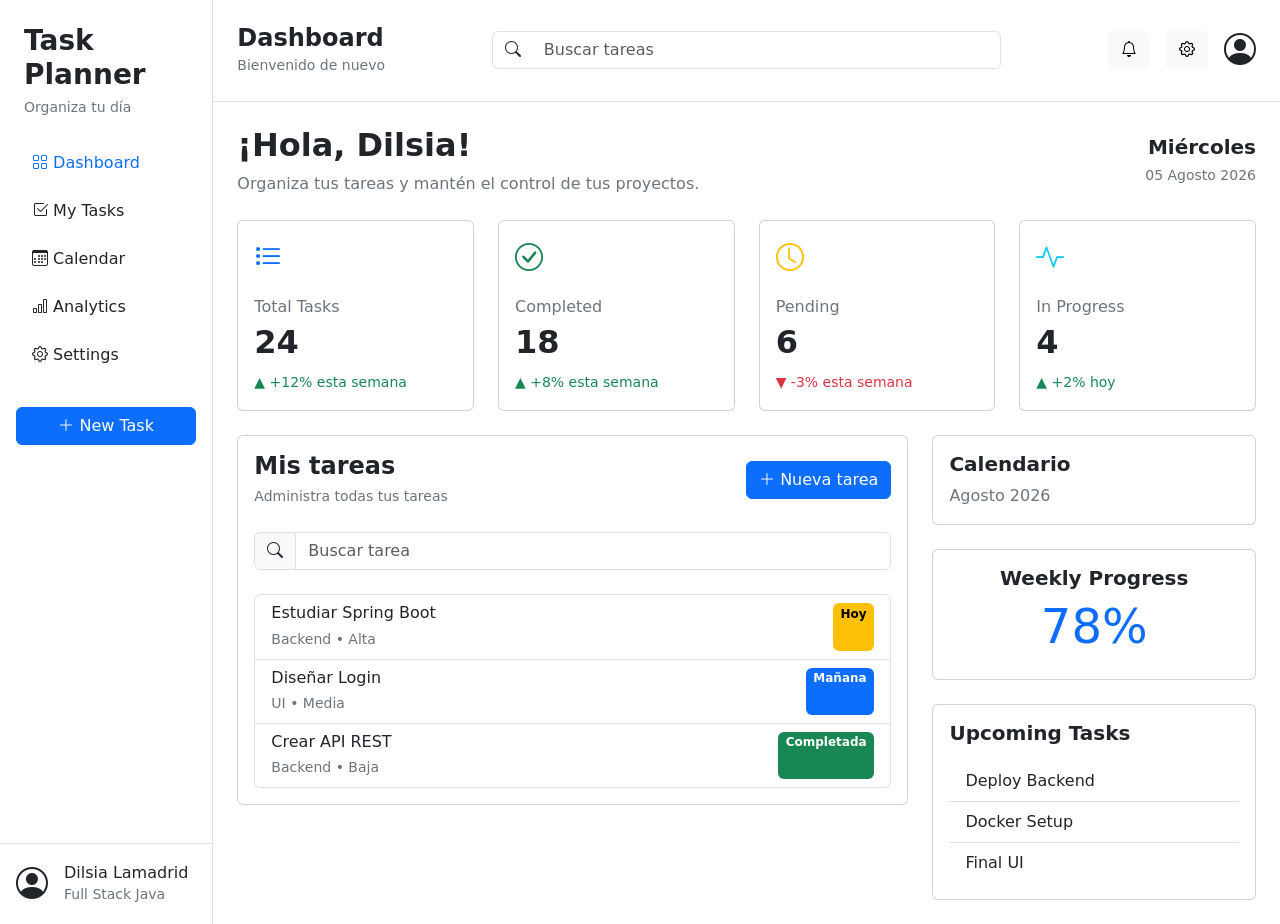
==== frontend/index.html @ 3d0f8940 "Subiendo avance de HTML y CSS" ====
<!DOCTYPE html>
<html lang="es">

<head>
    <meta charset="UTF-8">
    <meta name="viewport" content="width=device-width, initial-scale=1.0">
    <title>Task Planner</title>
    <!-- Bootstrap CSS -->
    <link href="https://cdn.jsdelivr.net/npm/bootstrap@5.3.8/dist/css/bootstrap.min.css" rel="stylesheet">

<!-- Bootstrap Icons -->

   <link rel="stylesheet" href="https://cdn.jsdelivr.net/npm/bootstrap-icons@1.13.1/font/bootstrap-icons.min.css">

 <!-- CSS -->

   <link rel="stylesheet" href="./assets/css/style.css">

    

    

   
</head>

<body>

    <!-- App Layout -->
     <div class="container-fluid">
    <div class="row vh-100">
  

        <!-- Sidebar -->
         <aside class="col-2 p-0">
 <nav class="d-flex flex-column h-100 bg-white border-end">

        <!-- Logo -->
        <div class="p-4">
            <h3 class="fw-bold mb-1">Task Planner</h3>
            <small class="text-secondary">Organiza tu día</small>
        </div>

        <!-- Navigation -->
        <ul class="nav flex-column px-3">

            <li class="nav-item mb-2">
                <a href="#" class="nav-link active">
                    <i class="bi bi-grid"></i>
                    Dashboard
                </a>
            </li>

            <li class="nav-item mb-2">
                <a href="#" class="nav-link text-dark">
                    <i class="bi bi-check2-square"></i>
                    My Tasks
                </a>
            </li>

            <li class="nav-item mb-2">
                <a href="#" class="nav-link text-dark">
                    <i class="bi bi-calendar3"></i>
                    Calendar
                </a>
            </li>

            <li class="nav-item mb-2">
                <a href="#" class="nav-link text-dark">
                    <i class="bi bi-bar-chart"></i>
                    Analytics
                </a>
            </li>

            <li class="nav-item">
                <a href="#" class="nav-link text-dark">
                    <i class="bi bi-gear"></i>
                    Settings
                </a>
            </li>

        </ul>

        <!-- Button -->
        <div class="p-3 mt-3">
            <button class="btn btn-primary w-100">
                <i class="bi bi-plus-lg"></i>
                New Task
            </button>
        </div>

        <!-- User -->
        <div class="mt-auto p-3 border-top">

            <div class="d-flex align-items-center">

                <div class="me-3">
                    <i class="bi bi-person-circle fs-2"></i>
                </div>

                <div>
                    <h6 class="mb-0">Dilsia Lamadrid</h6>
                    <small class="text-secondary">
                        Full Stack Java
                    </small>
                </div>

            </div>

        </div>

    </nav>



</aside>

        <!-- Main -->
         <main class="col-10 p-0">




            <!-- Header -->

            <header class="d-flex justify-content-between align-items-center p-4 border-bottom bg-white">

    <div>
        <h4 class="mb-0 fw-bold">Dashboard</h4>
        <small class="text-secondary">
            Bienvenido de nuevo 
        </small>
    </div>

    <div class="input-group w-50">

        <span class="input-group-text bg-white border-end-0">
            <i class="bi bi-search"></i>
        </span>

        <input
            type="text"
            class="form-control border-start-0"
            placeholder="Buscar tareas">

    </div>

    <div class="d-flex align-items-center gap-3">

        <button class="btn btn-light">
            <i class="bi bi-bell"></i>
        </button>

        <button class="btn btn-light">
            <i class="bi bi-gear"></i>
        </button>

        <i class="bi bi-person-circle fs-2"></i>

    </div>

</header>

            <!-- Welcome -->
             <section class="d-flex justify-content-between align-items-center px-4 py-4">

    <div>

        <h2 class="fw-bold mb-2">
            ¡Hola, Dilsia! 
        </h2>

        <p class="text-secondary mb-0">
            Organiza tus tareas y mantén el control de tus proyectos.
        </p>

    </div>

    <div class="text-end">

        <h5 class="fw-semibold mb-1">
            Miércoles
        </h5>

        <small class="text-secondary">
            05 Agosto 2026
        </small>

    </div>

</section>

            <!-- KPI -->

            <section class="container-fluid px-4 mb-4">

    <div class="row g-4">

        <div class="col-lg-3">

            <div class="card h-100">

                <div class="card-body">

                    <i class="bi bi-list-task fs-3 text-primary"></i>

                    <p class="text-secondary mt-3 mb-1">
                        Total Tasks
                    </p>

                    <h2 class="fw-bold">
                        24
                    </h2>

                    <small class="text-success">
                        ▲ +12% esta semana
                    </small>

                </div>

            </div>

        </div>

        <div class="col-lg-3">

            <div class="card h-100">

                <div class="card-body">

                    <i class="bi bi-check-circle fs-3 text-success"></i>

                    <p class="text-secondary mt-3 mb-1">
                        Completed
                    </p>

                    <h2 class="fw-bold">
                        18
                    </h2>

                    <small class="text-success">
                        ▲ +8% esta semana
                    </small>

                </div>

            </div>

        </div>

        <div class="col-lg-3">

            <div class="card h-100">

                <div class="card-body">

                    <i class="bi bi-clock fs-3 text-warning"></i>

                    <p class="text-secondary mt-3 mb-1">
                        Pending
                    </p>

                    <h2 class="fw-bold">
                        6
                    </h2>

                    <small class="text-danger">
                        ▼ -3% esta semana
                    </small>

                </div>

            </div>

        </div>

        <div class="col-lg-3">

            <div class="card h-100">

                <div class="card-body">

                    <i class="bi bi-activity fs-3 text-info"></i>

                    <p class="text-secondary mt-3 mb-1">
                        In Progress
                    </p>

                    <h2 class="fw-bold">
                        4
                    </h2>

                    <small class="text-success">
                        ▲ +2% hoy
                    </small>

                </div>

            </div>

        </div>

    </div>

</section>

<!-- Content -->

<section class="container-fluid px-4 pb-4">

    <div class="row g-4">

        <!-- Task Section -->
        <div class="col-lg-8">

            <div class="card">

                <div class="card-body">

                    <div class="d-flex justify-content-between align-items-center mb-4">

                        <div>
                            <h4 class="fw-bold mb-1">Mis tareas</h4>
                            <small class="text-secondary">
                                Administra todas tus tareas
                            </small>
                        </div>

                        <button class="btn btn-primary">
                            <i class="bi bi-plus-lg"></i>
                            Nueva tarea
                        </button>

                    </div>

                    <div class="input-group mb-4">

                        <span class="input-group-text">
                            <i class="bi bi-search"></i>
                        </span>

                        <input
                            type="text"
                            class="form-control"
                            placeholder="Buscar tarea">

                    </div>

                    <div class="list-group">

                        <div class="list-group-item">

                            <div class="d-flex justify-content-between">

                                <div>
                                    <h6 class="mb-1">Estudiar Spring Boot</h6>
                                    <small class="text-secondary">
                                        Backend • Alta
                                    </small>
                                </div>

                                <span class="badge text-bg-warning">
                                    Hoy
                                </span>

                            </div>

                        </div>

                        <div class="list-group-item">

                            <div class="d-flex justify-content-between">

                                <div>
                                    <h6 class="mb-1">Diseñar Login</h6>
                                    <small class="text-secondary">
                                        UI • Media
                                    </small>
                                </div>

                                <span class="badge text-bg-primary">
                                    Mañana
                                </span>

                            </div>

                        </div>

                        <div class="list-group-item">

                            <div class="d-flex justify-content-between">

                                <div>
                                    <h6 class="mb-1">Crear API REST</h6>
                                    <small class="text-secondary">
                                        Backend • Baja
                                    </small>
                                </div>

                                <span class="badge text-bg-success">
                                    Completada
                                </span>

                            </div>

                        </div>

                    </div>

                </div>

            </div>

        </div>

        <!-- Right Panel -->
        <div class="col-lg-4">

            <div class="d-flex flex-column gap-4">

                <!-- Calendar -->
                <div class="card">

                    <div class="card-body">

                        <h5 class="fw-bold">Calendario</h5>

                        <p class="text-secondary mb-0">
                            Agosto 2026
                        </p>

                    </div>

                </div>

                <!-- Progress -->
                <div class="card">

                    <div class="card-body text-center">

                        <h5 class="fw-bold">
                            Weekly Progress
                        </h5>

                        <h1 class="display-5 text-primary">
                            78%
                        </h1>

                    </div>

                </div>

                <!-- Upcoming -->
                <div class="card">

                    <div class="card-body">

                        <h5 class="fw-bold mb-3">
                            Upcoming Tasks
                        </h5>

                        <ul class="list-group list-group-flush">

                            <li class="list-group-item">
                                Deploy Backend
                            </li>

                            <li class="list-group-item">
                                Docker Setup
                            </li>

                            <li class="list-group-item">
                                Final UI
                            </li>

                        </ul>

                    </div>

                </div>

            </div>

        </div>

    </div>

</section>
            
<!-- Bootstrap JS -->
<script src="https://cdn.jsdelivr.net/npm/bootstrap@5.3.8/dist/js/bootstrap.bundle.min.js"></script>

    <!-- JS -->
<script src="./assets/js/app.js"></script>

</body>

</html>
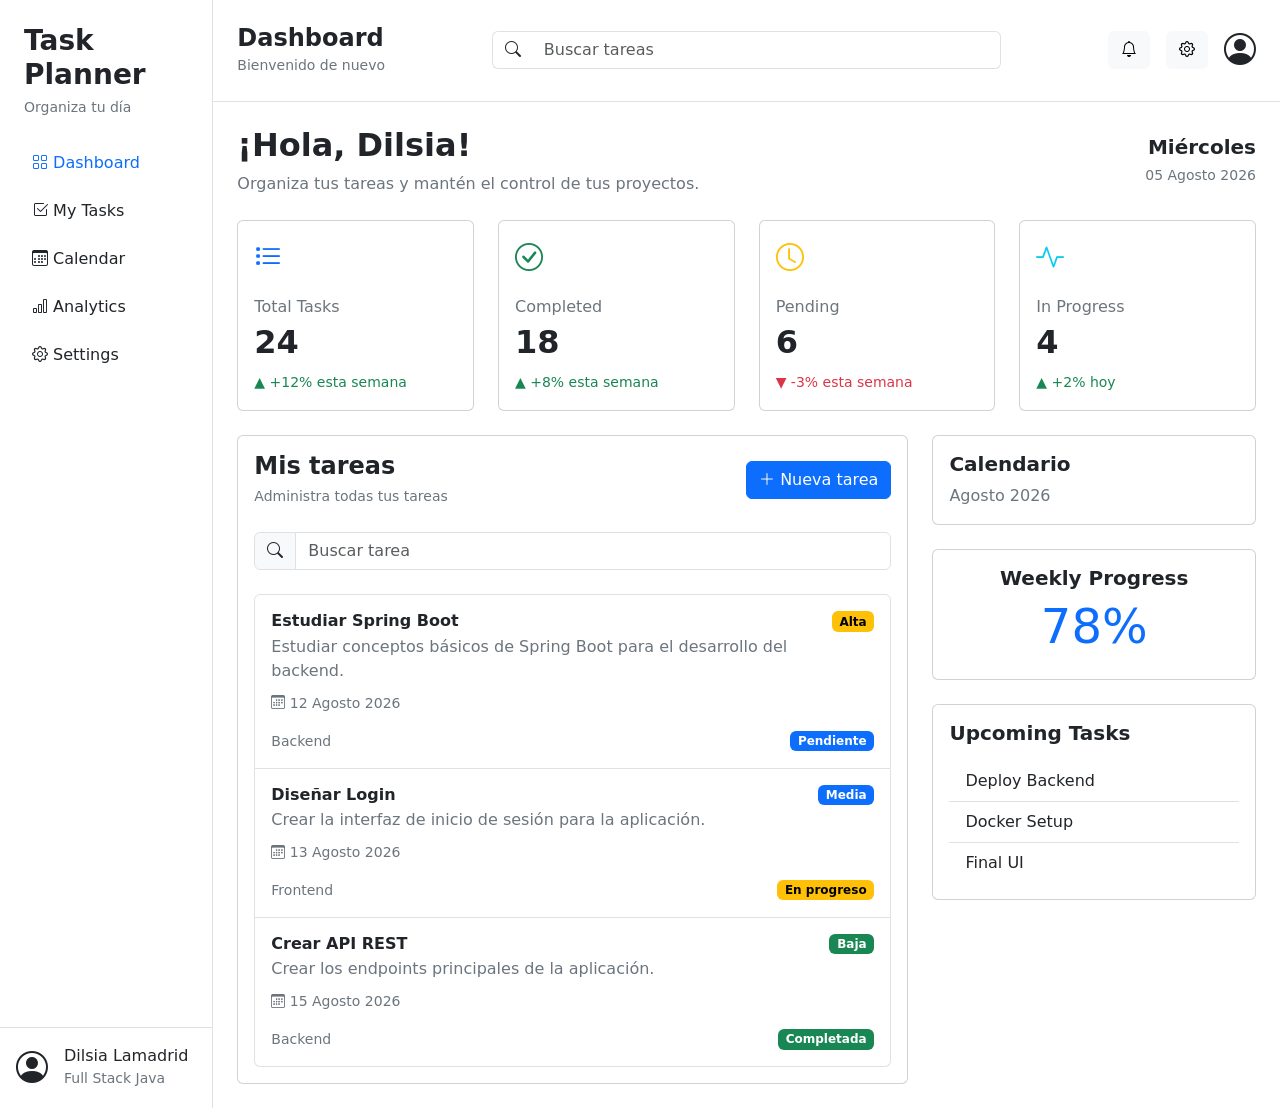
==== commit f68e46e9: "subiendo script" ====
--- a/frontend/index.html
+++ b/frontend/index.html
@@ -80,15 +80,7 @@
 
         </ul>
 
-        <!-- Button -->
-        <div class="p-3 mt-3">
-            <button class="btn btn-primary w-100">
-                <i class="bi bi-plus-lg"></i>
-                New Task
-            </button>
-        </div>
-
-        <!-- User -->
+               <!-- User -->
         <div class="mt-auto p-3 border-top">
 
             <div class="d-flex align-items-center">
@@ -304,13 +296,12 @@
 </section>
 
 <!-- Content -->
-
 <section class="container-fluid px-4 pb-4">
 
     <div class="row g-4">
 
         <!-- Task Section -->
-        <div class="col-lg-8">
+        <div class="col-8">
 
             <div class="card">
 
@@ -319,19 +310,29 @@
                     <div class="d-flex justify-content-between align-items-center mb-4">
 
                         <div>
-                            <h4 class="fw-bold mb-1">Mis tareas</h4>
+                            <h4 class="fw-bold mb-1">
+                                Mis tareas
+                            </h4>
+
                             <small class="text-secondary">
                                 Administra todas tus tareas
                             </small>
                         </div>
 
-                        <button class="btn btn-primary">
+                        <button
+                            class="btn btn-primary"
+                            data-bs-toggle="modal"
+                            data-bs-target="#newTaskModal">
+
                             <i class="bi bi-plus-lg"></i>
                             Nueva tarea
+
                         </button>
 
                     </div>
 
+
+                    <!-- Buscador -->
                     <div class="input-group mb-4">
 
                         <span class="input-group-text">
@@ -345,56 +346,133 @@
 
                     </div>
 
+
+                    <!-- Lista de tareas -->
                     <div class="list-group">
 
-                        <div class="list-group-item">
-
-                            <div class="d-flex justify-content-between">
+
+                        <!-- Tarea 1 -->
+                        <div class="list-group-item p-3">
+
+                            <div class="d-flex justify-content-between align-items-start">
 
                                 <div>
-                                    <h6 class="mb-1">Estudiar Spring Boot</h6>
+
+                                    <h6 class="fw-bold mb-1">
+                                        Estudiar Spring Boot
+                                    </h6>
+
+                                    <p class="text-secondary mb-2">
+                                        Estudiar conceptos básicos de Spring Boot
+                                        para el desarrollo del backend.
+                                    </p>
+
                                     <small class="text-secondary">
-                                        Backend • Alta
+                                        <i class="bi bi-calendar3"></i>
+                                        12 Agosto 2026
                                     </small>
+
                                 </div>
 
                                 <span class="badge text-bg-warning">
-                                    Hoy
+                                    Alta
                                 </span>
 
                             </div>
 
+                            <div class="d-flex justify-content-between align-items-center mt-3">
+
+                                <small class="text-secondary">
+                                    Backend
+                                </small>
+
+                                <span class="badge text-bg-primary">
+                                    Pendiente
+                                </span>
+
+                            </div>
+
                         </div>
 
-                        <div class="list-group-item">
-
-                            <div class="d-flex justify-content-between">
+
+                        <!-- Tarea 2 -->
+                        <div class="list-group-item p-3">
+
+                            <div class="d-flex justify-content-between align-items-start">
 
                                 <div>
-                                    <h6 class="mb-1">Diseñar Login</h6>
+
+                                    <h6 class="fw-bold mb-1">
+                                        Diseñar Login
+                                    </h6>
+
+                                    <p class="text-secondary mb-2">
+                                        Crear la interfaz de inicio de sesión
+                                        para la aplicación.
+                                    </p>
+
                                     <small class="text-secondary">
-                                        UI • Media
+                                        <i class="bi bi-calendar3"></i>
+                                        13 Agosto 2026
                                     </small>
+
                                 </div>
 
                                 <span class="badge text-bg-primary">
-                                    Mañana
+                                    Media
                                 </span>
 
                             </div>
 
+                            <div class="d-flex justify-content-between align-items-center mt-3">
+
+                                <small class="text-secondary">
+                                    Frontend
+                                </small>
+
+                                <span class="badge text-bg-warning">
+                                    En progreso
+                                </span>
+
+                            </div>
+
                         </div>
 
-                        <div class="list-group-item">
-
-                            <div class="d-flex justify-content-between">
+
+                        <!-- Tarea 3 -->
+                        <div class="list-group-item p-3">
+
+                            <div class="d-flex justify-content-between align-items-start">
 
                                 <div>
-                                    <h6 class="mb-1">Crear API REST</h6>
+
+                                    <h6 class="fw-bold mb-1">
+                                        Crear API REST
+                                    </h6>
+
+                                    <p class="text-secondary mb-2">
+                                        Crear los endpoints principales
+                                        de la aplicación.
+                                    </p>
+
                                     <small class="text-secondary">
-                                        Backend • Baja
+                                        <i class="bi bi-calendar3"></i>
+                                        15 Agosto 2026
                                     </small>
+
                                 </div>
+
+                                <span class="badge text-bg-success">
+                                    Baja
+                                </span>
+
+                            </div>
+
+                            <div class="d-flex justify-content-between align-items-center mt-3">
+
+                                <small class="text-secondary">
+                                    Backend
+                                </small>
 
                                 <span class="badge text-bg-success">
                                     Completada
@@ -412,17 +490,21 @@
 
         </div>
 
+
         <!-- Right Panel -->
-        <div class="col-lg-4">
+        <div class="col-4">
 
             <div class="d-flex flex-column gap-4">
+
 
                 <!-- Calendar -->
                 <div class="card">
 
                     <div class="card-body">
 
-                        <h5 class="fw-bold">Calendario</h5>
+                        <h5 class="fw-bold">
+                            Calendario
+                        </h5>
 
                         <p class="text-secondary mb-0">
                             Agosto 2026
@@ -432,6 +514,7 @@
 
                 </div>
 
+
                 <!-- Progress -->
                 <div class="card">
 
@@ -449,6 +532,7 @@
 
                 </div>
 
+
                 <!-- Upcoming -->
                 <div class="card">
 
@@ -485,6 +569,127 @@
     </div>
 
 </section>
+
+
+<!-- New Task Modal -->
+<div class="modal fade" id="newTaskModal" tabindex="-1" aria-labelledby="newTaskModalLabel" aria-hidden="true">
+
+    <div class="modal-dialog modal-dialog-centered">
+
+        <div class="modal-content">
+
+            <div class="modal-header">
+
+                <h5 class="modal-title" id="newTaskModalLabel">
+                    Nueva tarea
+                </h5>
+
+                <button
+                    type="button"
+                    class="btn-close"
+                    data-bs-dismiss="modal"
+                    aria-label="Cerrar">
+                </button>
+
+            </div>
+
+            <div class="modal-body">
+
+                <form id="newTaskForm">
+
+                    <!-- Nombre -->
+                    <div class="mb-3">
+
+                        <label for="newTaskNameInput" class="form-label">
+                            Nombre
+                        </label>
+
+                        <input
+                            type="text"
+                            class="form-control"
+                            id="newTaskNameInput"
+                            placeholder="Nombre de la tarea">
+
+                    </div>
+
+                    <!-- Descripción -->
+                    <div class="mb-3">
+
+                        <label for="newTaskDescriptionInput" class="form-label">
+                            Descripción
+                        </label>
+
+                        <textarea
+                            class="form-control"
+                            id="newTaskDescriptionInput"
+                            rows="3"
+                            placeholder="Describe la tarea">
+                        </textarea>
+
+                    </div>
+
+                    <!-- Fecha -->
+                    <div class="mb-3">
+
+                        <label for="newTaskDateInput" class="form-label">
+                            Fecha de entrega
+                        </label>
+
+                        <input
+                            type="date"
+                            class="form-control"
+                            id="newTaskDateInput">
+
+                    </div>
+
+                    <!-- Estado -->
+                    <div class="mb-3">
+
+                        <label for="newTaskStatusInput" class="form-label">
+                            Estado
+                        </label>
+
+                        <select
+                            class="form-select"
+                            id="newTaskStatusInput">
+
+                            <option value="" selected>
+                                Selecciona un estado
+                            </option>
+
+                            <option value="pending">
+                                Pendiente
+                            </option>
+
+                            <option value="progress">
+                                En progreso
+                            </option>
+
+                            <option value="completed">
+                                Completada
+                            </option>
+
+                        </select>
+
+                    </div>
+
+                    <button
+                        type="submit"
+                        class="btn btn-primary w-100">
+
+                        Crear tarea
+
+                    </button>
+
+                </form>
+
+            </div>
+
+        </div>
+
+    </div>
+
+</div>
             
 <!-- Bootstrap JS -->
 <script src="https://cdn.jsdelivr.net/npm/bootstrap@5.3.8/dist/js/bootstrap.bundle.min.js"></script>
